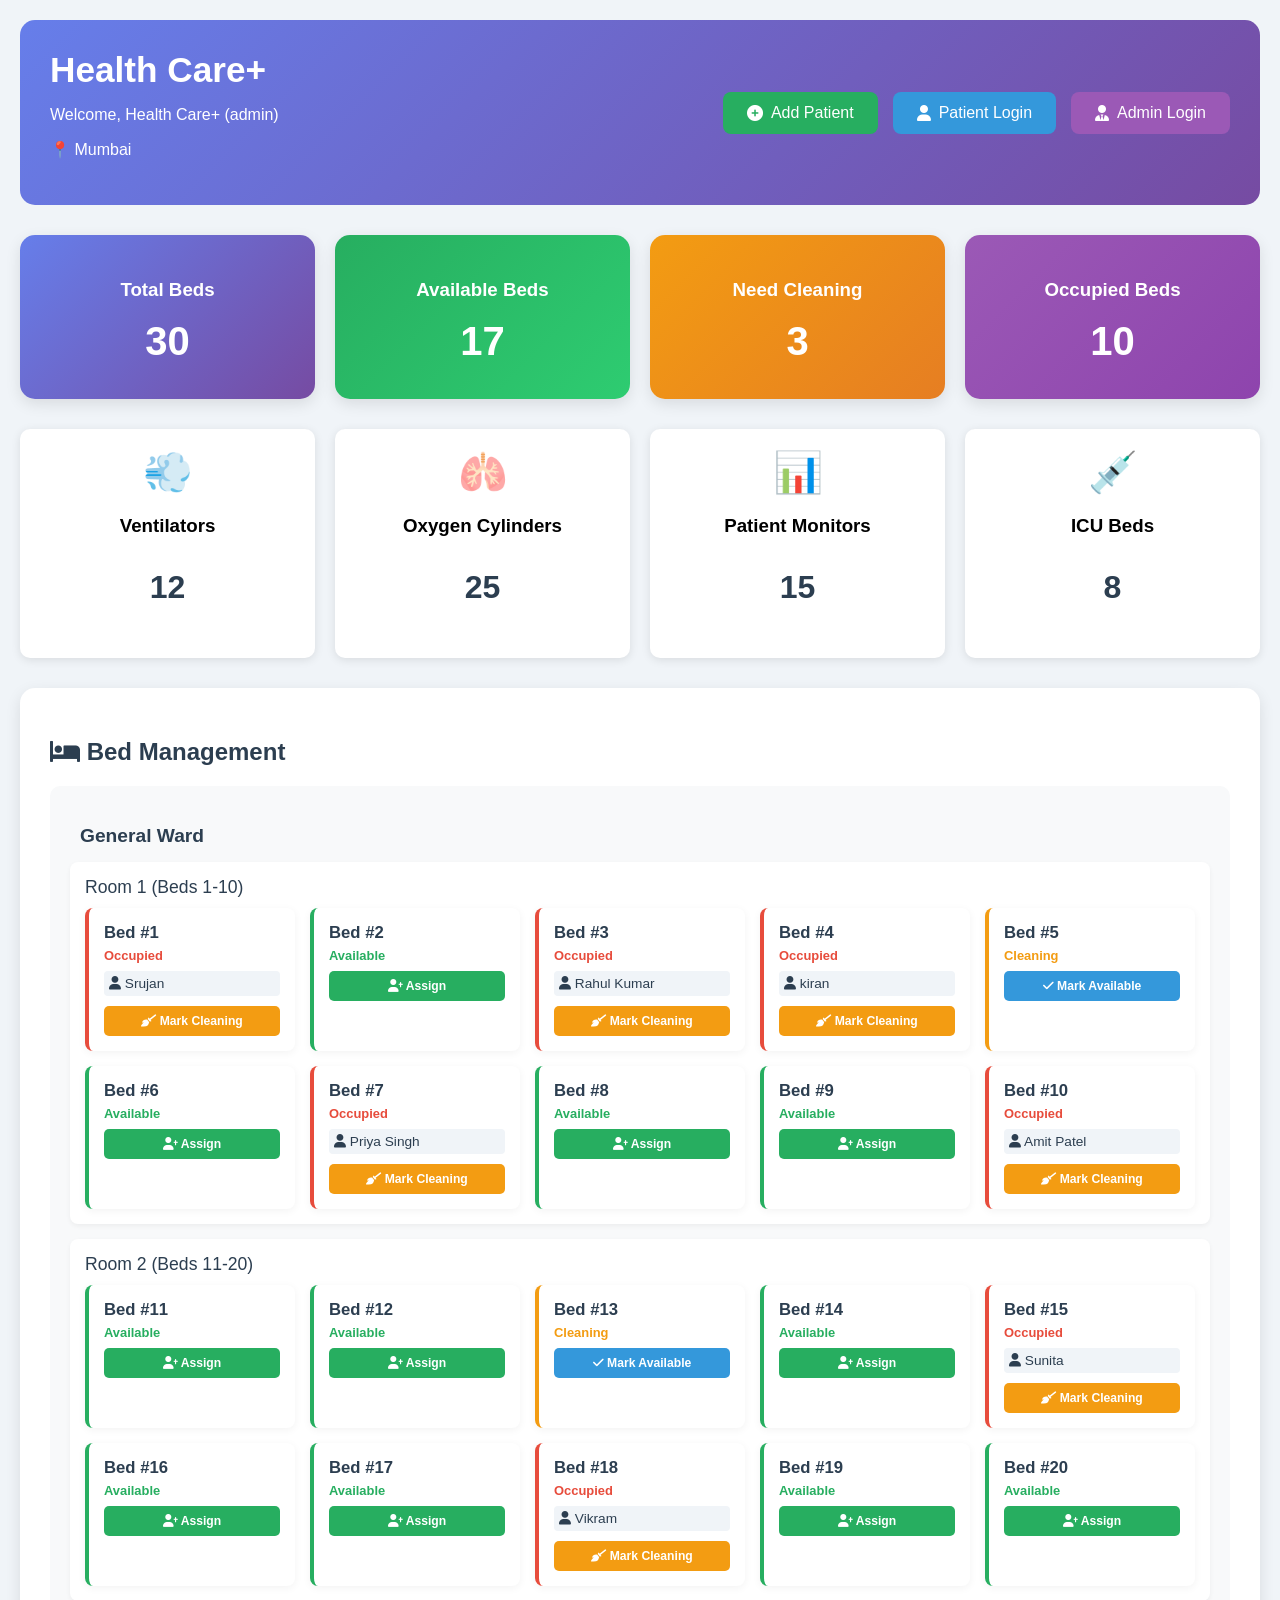
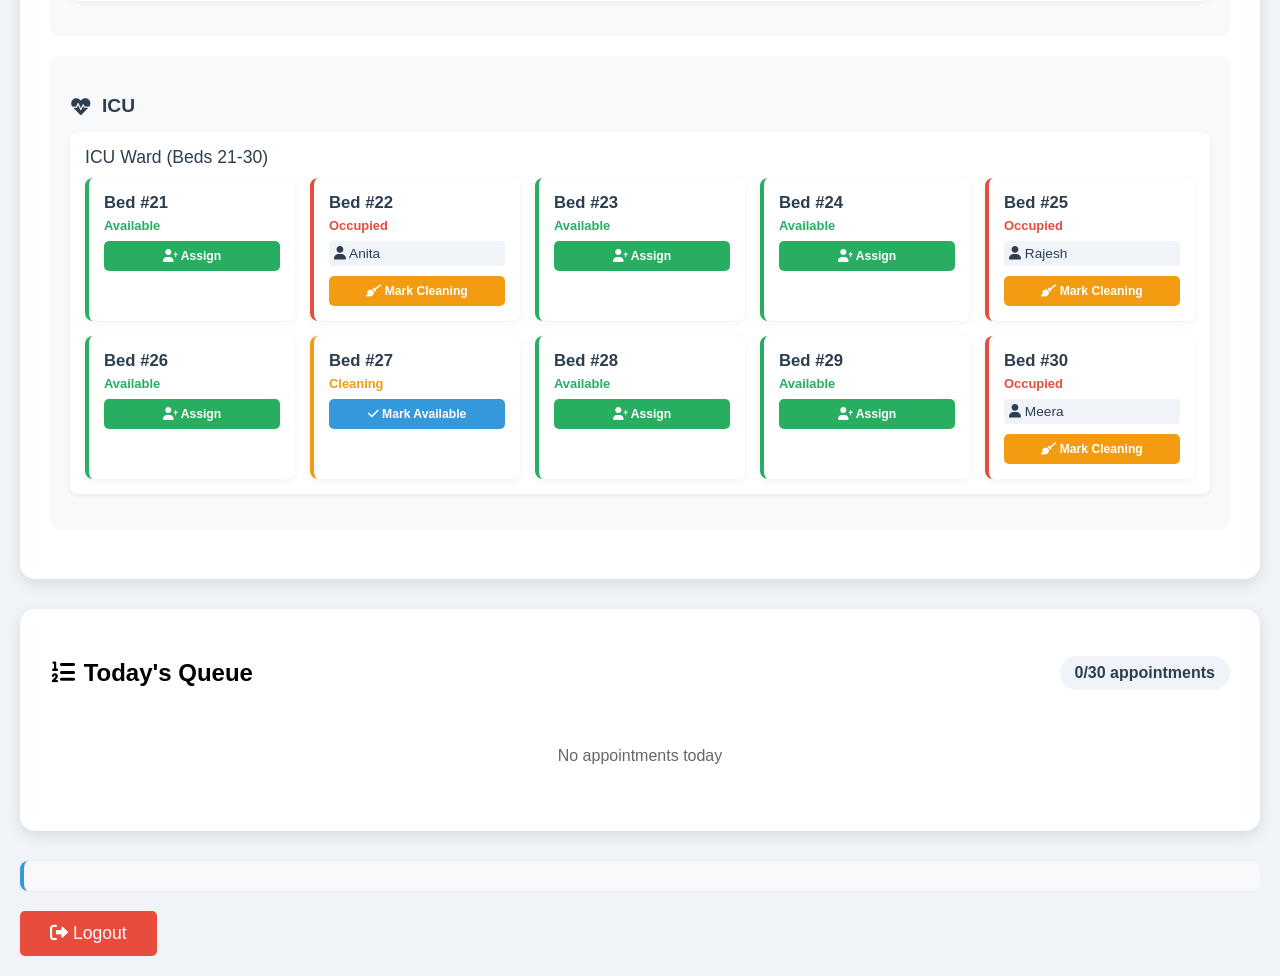
==== smart-hospital/management-dashboard.html @ 782fbfc4 "Add files via upload" ====
<!DOCTYPE html>
<html lang="en">
<head>
  <meta charset="UTF-8">
  <meta name="viewport" content="width=device-width, initial-scale=1.0">
  <title>Hospital Dashboard - LifeLink 24/7</title>
  <link rel="stylesheet" href="style.css">
  <link rel="stylesheet" href="https://cdnjs.cloudflare.com/ajax/libs/font-awesome/6.0.0/css/all.min.css">
  <style>
    /* Dashboard styles */
    body {
      background: #f0f4f8;
      font-family: 'Segoe UI', sans-serif;
      margin: 0;
      padding: 20px;
    }
    
    .dashboard-container {
      max-width: 1400px;
      margin: 0 auto;
    }
    
    /* Header Styles */
    .dashboard-header {
      background: linear-gradient(135deg, #667eea 0%, #764ba2 100%);
      color: white;
      padding: 30px;
      border-radius: 15px;
      margin-bottom: 30px;
      display: flex;
      justify-content: space-between;
      align-items: center;
    }
    
    .hospital-name {
      font-size: 2.2em;
      font-weight: bold;
      margin: 0;
    }
    
    /* Stats Cards */
    .stats-grid {
      display: grid;
      grid-template-columns: repeat(4, 1fr);
      gap: 20px;
      margin: 30px 0;
    }
    
    .stat-card {
      background: white;
      padding: 25px;
      border-radius: 15px;
      text-align: center;
      box-shadow: 0 5px 15px rgba(0,0,0,0.1);
    }
    
    .stat-card.blue { background: linear-gradient(135deg, #667eea 0%, #764ba2 100%); color: white; }
    .stat-card.green { background: linear-gradient(135deg, #27ae60 0%, #2ecc71 100%); color: white; }
    .stat-card.orange { background: linear-gradient(135deg, #f39c12 0%, #e67e22 100%); color: white; }
    .stat-card.purple { background: linear-gradient(135deg, #9b59b6 0%, #8e44ad 100%); color: white; }
    
    .stat-number {
      font-size: 2.5em;
      font-weight: bold;
      margin: 10px 0;
    }
    
    /* Resources Grid */
    .resources-grid {
      display: grid;
      grid-template-columns: repeat(4, 1fr);
      gap: 20px;
      margin: 30px 0;
    }
    
    .resource-card {
      background: white;
      padding: 20px;
      border-radius: 10px;
      text-align: center;
      box-shadow: 0 2px 10px rgba(0,0,0,0.1);
    }
    
    .resource-icon {
      font-size: 2.5em;
      margin-bottom: 10px;
    }
    
    .resource-count {
      font-size: 2em;
      font-weight: bold;
      color: #2c3e50;
    }
    
    /* Action Buttons */
    .action-buttons {
      display: flex;
      gap: 15px;
      margin: 20px 0;
      flex-wrap: wrap;
    }
    
    .action-btn {
      padding: 12px 24px;
      background: #27ae60;
      color: white;
      border: none;
      border-radius: 8px;
      cursor: pointer;
      font-size: 1em;
      display: flex;
      align-items: center;
      gap: 8px;
      transition: all 0.3s;
    }
    
    .action-btn:hover {
      background: #219a52;
      transform: translateY(-2px);
    }
    
    .action-btn.purple {
      background: #9b59b6;
    }
    
    .action-btn.purple:hover {
      background: #8e44ad;
    }
    
    /* Bed Management Section */
    .bed-management-section {
      background: white;
      padding: 30px;
      border-radius: 15px;
      margin: 30px 0;
      box-shadow: 0 5px 15px rgba(0,0,0,0.1);
    }
    
    .section-title {
      color: #2c3e50;
      margin-bottom: 20px;
      font-size: 1.5em;
    }
    
    .ward-section {
      background: #f8f9fa;
      padding: 20px;
      border-radius: 10px;
      margin: 20px 0;
    }
    
    .ward-title {
      color: #2c3e50;
      margin-bottom: 15px;
      font-size: 1.2em;
      display: flex;
      align-items: center;
      gap: 10px;
    }
    
    .room-card {
      background: white;
      padding: 15px;
      border-radius: 8px;
      margin: 15px 0;
      box-shadow: 0 2px 5px rgba(0,0,0,0.05);
    }
    
    .room-title {
      color: #2c3e50;
      margin-bottom: 10px;
      font-size: 1.1em;
    }
    
    .bed-grid {
      display: grid;
      grid-template-columns: repeat(auto-fill, minmax(180px, 1fr));
      gap: 15px;
    }
    
    .bed-card {
      background: white;
      padding: 15px;
      border-radius: 8px;
      border-left: 4px solid;
      font-size: 0.95em;
      box-shadow: 0 2px 8px rgba(0,0,0,0.05);
      transition: transform 0.2s;
    }
    
    .bed-card:hover {
      transform: translateY(-2px);
      box-shadow: 0 5px 15px rgba(0,0,0,0.1);
    }
    
    .bed-card.available { border-left-color: #27ae60; }
    .bed-card.occupied { border-left-color: #e74c3c; }
    .bed-card.cleaning { border-left-color: #f39c12; }
    
    .bed-number {
      font-weight: bold;
      font-size: 1.1em;
      margin-bottom: 5px;
      color: #2c3e50;
    }
    
    .bed-status {
      font-size: 0.85em;
      color: #666;
      margin-bottom: 8px;
      text-transform: capitalize;
    }
    
    .bed-status.available { color: #27ae60; font-weight: 600; }
    .bed-status.occupied { color: #e74c3c; font-weight: 600; }
    .bed-status.cleaning { color: #f39c12; font-weight: 600; }
    
    .bed-patient {
      font-size: 0.9em;
      color: #2c3e50;
      margin-bottom: 10px;
      padding: 5px;
      background: #f0f4f8;
      border-radius: 4px;
    }
    
    .bed-actions {
      display: flex;
      gap: 5px;
      margin-top: 8px;
    }
    
    .bed-action-btn {
      flex: 1;
      padding: 8px 5px;
      font-size: 0.8em;
      border: none;
      border-radius: 5px;
      cursor: pointer;
      font-weight: 600;
      transition: all 0.3s;
    }
    
    .assign-btn {
      background: #27ae60;
      color: white;
    }
    
    .assign-btn:hover {
      background: #219a52;
      transform: translateY(-2px);
    }
    
    .cleaning-btn {
      background: #f39c12;
      color: white;
    }
    
    .cleaning-btn:hover {
      background: #e67e22;
      transform: translateY(-2px);
    }
    
    .available-btn {
      background: #3498db;
      color: white;
    }
    
    .available-btn:hover {
      background: #2980b9;
      transform: translateY(-2px);
    }
    
    /* Queue Section */
    .queue-section {
      background: white;
      padding: 30px;
      border-radius: 15px;
      margin: 30px 0;
      box-shadow: 0 5px 15px rgba(0,0,0,0.1);
    }
    
    .queue-header {
      display: flex;
      justify-content: space-between;
      align-items: center;
      margin-bottom: 20px;
    }
    
    .queue-stats {
      background: #f0f4f8;
      padding: 8px 15px;
      border-radius: 20px;
      font-weight: 600;
      color: #2c3e50;
    }
    
    .queue-item {
      background: #f8f9fa;
      padding: 20px;
      margin: 15px 0;
      border-radius: 10px;
      border-left: 4px solid #27ae60;
      transition: transform 0.2s;
    }
    
    .queue-item:hover {
      transform: translateX(5px);
      box-shadow: 0 5px 15px rgba(0,0,0,0.1);
    }
    
    .queue-item-header {
      display: flex;
      justify-content: space-between;
      align-items: center;
      margin-bottom: 10px;
    }
    
    .queue-number-badge {
      font-size: 1.3em;
      font-weight: bold;
      color: #27ae60;
    }
    
    .queue-status {
      background: #27ae60;
      color: white;
      padding: 4px 12px;
      border-radius: 20px;
      font-size: 0.85em;
    }
    
    .queue-details {
      display: grid;
      grid-template-columns: repeat(auto-fit, minmax(200px, 1fr));
      gap: 10px;
      margin-top: 10px;
    }
    
    .queue-detail {
      display: flex;
      align-items: center;
      gap: 8px;
      color: #2c3e50;
    }
    
    .queue-detail i {
      width: 20px;
      color: #3498db;
    }
    
    /* Patient Details Modal */
    .modal {
      display: none;
      position: fixed;
      top: 0;
      left: 0;
      width: 100%;
      height: 100%;
      background: rgba(0,0,0,0.5);
      z-index: 1000;
      justify-content: center;
      align-items: center;
    }
    
    .modal-content {
      background: white;
      border-radius: 20px;
      padding: 30px;
      width: 90%;
      max-width: 500px;
      max-height: 80vh;
      overflow-y: auto;
      animation: slideDown 0.3s ease;
    }
    
    @keyframes slideDown {
      from {
        transform: translateY(-50px);
        opacity: 0;
      }
      to {
        transform: translateY(0);
        opacity: 1;
      }
    }
    
    .modal-header {
      display: flex;
      justify-content: space-between;
      align-items: center;
      margin-bottom: 20px;
    }
    
    .modal-header h2 {
      color: #2c3e50;
    }
    
    .close-btn {
      font-size: 28px;
      cursor: pointer;
      color: #666;
    }
    
    .close-btn:hover {
      color: #e74c3c;
    }
    
    .patient-info {
      background: #f8f9fa;
      padding: 15px;
      border-radius: 8px;
      margin-bottom: 20px;
    }
    
    .info-row {
      display: flex;
      justify-content: space-between;
      margin: 8px 0;
    }
    
    .vitals-grid {
      display: grid;
      grid-template-columns: 1fr 1fr;
      gap: 15px;
      margin: 20px 0;
    }
    
    .vital-card {
      background: #e8f5e9;
      padding: 15px;
      border-radius: 8px;
      text-align: center;
    }
    
    .vital-label {
      color: #666;
      font-size: 0.9em;
      margin-bottom: 5px;
    }
    
    .vital-value {
      font-size: 1.5em;
      font-weight: bold;
      color: #2c3e50;
    }
    
    .documents-list {
      margin: 20px 0;
    }
    
    .document-item {
      background: #f8f9fa;
      padding: 12px;
      margin: 8px 0;
      border-radius: 5px;
      display: flex;
      justify-content: space-between;
      align-items: center;
      border-left: 4px solid #3498db;
    }
    
    .view-doc-btn {
      background: #3498db;
      color: white;
      border: none;
      padding: 5px 10px;
      border-radius: 3px;
      cursor: pointer;
    }
    
    .logout-btn {
      padding: 12px 30px;
      background: #e74c3c;
      color: white;
      border: none;
      border-radius: 5px;
      cursor: pointer;
      font-size: 1.1em;
      margin-top: 20px;
      transition: all 0.3s;
    }
    
    .logout-btn:hover {
      background: #c0392b;
      transform: translateY(-2px);
    }
    
    .debug-info {
      background: #f8f9fa;
      padding: 15px;
      border-radius: 8px;
      margin-top: 20px;
      border-left: 4px solid #3498db;
    }
  </style>
</head>
<body>
  <div class="dashboard-container">
    <!-- Header -->
    <div class="dashboard-header">
      <div>
        <h1 class="hospital-name" id="hospitalName">Loading...</h1>
        <p id="welcomeMessage">Welcome, <span id="staffName"></span> (<span id="staffRole">admin</span>)</p>
        <p id="hospitalLocation"></p>
      </div>
      <div class="action-buttons">
        <button class="action-btn" onclick="window.location.href='add-patient.html'">
          <i class="fas fa-plus-circle"></i> Add Patient
        </button>
        <button class="action-btn" onclick="openPatientLoginModal()" style="background: #3498db;">
          <i class="fas fa-user"></i> Patient Login
        </button>
        <button class="action-btn purple" onclick="window.location.href='admin-login.html'">
          <i class="fas fa-user-tie"></i> Admin Login
        </button>
      </div>
    </div>

    <!-- Stats Cards -->
    <div class="stats-grid">
      <div class="stat-card blue">
        <h3>Total Beds</h3>
        <p class="stat-number" id="totalBeds">30</p>
      </div>
      <div class="stat-card green">
        <h3>Available Beds</h3>
        <p class="stat-number" id="availableBeds">19</p>
      </div>
      <div class="stat-card orange">
        <h3>Need Cleaning</h3>
        <p class="stat-number" id="needCleaning">3</p>
      </div>
      <div class="stat-card purple">
        <h3>Occupied Beds</h3>
        <p class="stat-number" id="occupiedBeds">8</p>
      </div>
    </div>

    <!-- Resources -->
    <div class="resources-grid">
      <div class="resource-card">
        <div class="resource-icon">💨</div>
        <h3>Ventilators</h3>
        <p class="resource-count" id="ventilators">12</p>
      </div>
      <div class="resource-card">
        <div class="resource-icon">🫁</div>
        <h3>Oxygen Cylinders</h3>
        <p class="resource-count" id="oxygen">25</p>
      </div>
      <div class="resource-card">
        <div class="resource-icon">📊</div>
        <h3>Patient Monitors</h3>
        <p class="resource-count" id="monitors">15</p>
      </div>
      <div class="resource-card">
        <div class="resource-icon">💉</div>
        <h3>ICU Beds</h3>
        <p class="resource-count" id="icuBeds">8</p>
      </div>
    </div>

    <!-- Bed Management Section -->
    <div class="bed-management-section">
      <h2 class="section-title"><i class="fas fa-bed"></i> Bed Management</h2>
      
      <!-- General Ward -->
      <div class="ward-section">
        <h3 class="ward-title"><i class="fas fa-ward"></i> General Ward</h3>
        
        <!-- Room 1 (Beds 1-10) -->
        <div class="room-card">
          <div class="room-title">Room 1 (Beds 1-10)</div>
          <div class="bed-grid" id="generalRoom1"></div>
        </div>
        
        <!-- Room 2 (Beds 11-20) -->
        <div class="room-card">
          <div class="room-title">Room 2 (Beds 11-20)</div>
          <div class="bed-grid" id="generalRoom2"></div>
        </div>
      </div>
      
      <!-- ICU -->
      <div class="ward-section">
        <h3 class="ward-title"><i class="fas fa-heartbeat"></i> ICU</h3>
        <div class="room-card">
          <div class="room-title">ICU Ward (Beds 21-30)</div>
          <div class="bed-grid" id="icuBedsSection"></div>
        </div>
      </div>
    </div>

    <!-- Queue Section -->
    <div class="queue-section">
      <div class="queue-header">
        <h2><i class="fas fa-list-ol"></i> Today's Queue</h2>
        <div class="queue-stats" id="queueStats">0/30 appointments</div>
      </div>
      <div id="queueList">
        <p style="text-align: center; color: #666; padding: 20px;">Loading appointments...</p>
      </div>
    </div>

    <!-- Debug Info -->
    <div class="debug-info" id="debugInfo"></div>

    <!-- Logout Button -->
    <button class="logout-btn" onclick="logout()">
      <i class="fas fa-sign-out-alt"></i> Logout
    </button>
  </div>

  <!-- Patient Login Modal -->
  <div id="patientLoginModal" class="modal">
    <div class="modal-content" style="max-width: 400px;">
      <div class="modal-header">
        <h2><i class="fas fa-user"></i> Patient Login</h2>
        <span class="close-btn" onclick="closePatientLoginModal()">&times;</span>
      </div>
      <p style="color: #666; margin-bottom: 20px;">Enter mobile number to view health records</p>
      <input type="tel" id="patientMobileInput" placeholder="Enter 10-digit mobile number" style="width: 100%; padding: 12px; border: 2px solid #e0e0e0; border-radius: 5px; margin-bottom: 15px;">
      <button onclick="searchPatient()" style="width: 100%; padding: 12px; background: #3498db; color: white; border: none; border-radius: 5px; cursor: pointer;">
        <i class="fas fa-search"></i> View Details
      </button>
    </div>
  </div>

  <!-- Patient Details Modal -->
  <div id="patientDetailsModal" class="modal">
    <div class="modal-content">
      <div class="modal-header">
        <h2 id="detailsPatientName">Patient Name</h2>
        <span class="close-btn" onclick="closePatientDetailsModal()">&times;</span>
      </div>
      
      <div class="patient-info">
        <div class="info-row"><span>📱 Mobile:</span> <span id="detailsMobile"></span></div>
        <div class="info-row"><span>🛏️ Bed:</span> <span id="detailsBed"></span></div>
        <div class="info-row"><span>👨‍⚕️ Doctor:</span> <span id="detailsDoctor"></span></div>
      </div>

      <h3>📊 Current Vitals</h3>
      <div class="vitals-grid">
        <div class="vital-card">
          <div class="vital-label">Blood Pressure</div>
          <div class="vital-value" id="detailsBP">-</div>
        </div>
        <div class="vital-card">
          <div class="vital-label">Heart Rate</div>
          <div class="vital-value" id="detailsHR">-</div>
        </div>
        <div class="vital-card">
          <div class="vital-label">Blood Sugar</div>
          <div class="vital-value" id="detailsSugar">-</div>
        </div>
        <div class="vital-card">
          <div class="vital-label">Temperature</div>
          <div class="vital-value" id="detailsTemp">-</div>
        </div>
      </div>

      <h3>📄 Medical Documents</h3>

<!-- Upload Button -->
<div style="margin-bottom: 15px;">
  <button onclick="document.getElementById('fileUpload').click()" style="background: #27ae60; color: white; border: none; padding: 10px 15px; border-radius: 5px; cursor: pointer; display: flex; align-items: center; gap: 8px;">
    <i class="fas fa-upload"></i> Upload Document
  </button>
  <input type="file" id="fileUpload" style="display: none;" onchange="uploadFile(this)">
</div>

<!-- Documents List -->
<div id="documentsList" class="documents-list">
  <p style="color: #666; text-align: center;">No documents available</p>
</div>

      <button onclick="closePatientDetailsModal()" style="width: 100%; padding: 12px; background: #95a5a6; color: white; border: none; border-radius: 5px; margin-top: 20px;">
        Close
      </button>
    </div>
  </div>

  <script>
    // ====================================
    // GET HOSPITAL DATA
    // ====================================
    let hospitalName = localStorage.getItem('hospitalName') || localStorage.getItem('selectedHospitalName') || 'Health Care+';
    const hospitalId = localStorage.getItem('hospitalId') || localStorage.getItem('selectedHospitalId') || 'hosp_healthcare_002';
    const hospitalCity = localStorage.getItem('hospitalCity') || 'Mumbai';
    const staffRole = localStorage.getItem('staffRole') || 'admin';

    document.getElementById('hospitalName').textContent = hospitalName;
    document.getElementById('staffName').textContent = hospitalName;
    document.getElementById('staffRole').textContent = staffRole;
    document.getElementById('welcomeMessage').innerHTML = `Welcome, <span>${hospitalName}</span> (<span>${staffRole}</span>)`;
    document.getElementById('hospitalLocation').textContent = `📍 ${hospitalCity}`;

    // ====================================
    // PATIENT DATABASE
    // ====================================
    const patientDatabase = {
      '9876543210': {
        name: 'Arun Kumar',
        mobile: '9876543210',
        bed: 3,
        doctor: 'Dr. Suresh Patel',
        vitals: {
          bp: '128/82',
          hr: '76 bpm',
          sugar: '110 mg/dL',
          temp: '98.4°F'
        },
        documents: [
          { name: 'Blood Report', date: '21/02/2026', content: 'Hemoglobin: 14.2, RBC: 5.1, WBC: 7200' },
          { name: 'X-Ray Chest', date: '20/02/2026', content: 'Lungs are clear. No abnormalities.' }
        ]
      },
      '9876543211': {
        name: 'Priya Singh',
        mobile: '9876543211',
        bed: 7,
        doctor: 'Dr. Rajesh Kumar',
        vitals: {
          bp: '118/78',
          hr: '72 bpm',
          sugar: '95 mg/dL',
          temp: '98.2°F'
        },
        documents: [
          { name: 'Prescription', date: '21/02/2026', content: 'Paracetamol 500mg, Vitamin C' }
        ]
      },
      '9110238739': {
        name: 'Srujan',
        mobile: '9110238739',
        bed: 9,
        doctor: 'Dr. Suresh Patel',
        vitals: {
          bp: '118/76',
          hr: '72 bpm',
          sugar: '98 mg/dL',
          temp: '98.2°F'
        },
        documents: [
          { 
            name: 'Blood Report', 
            date: '21/02/2026', 
            content: 'Hemoglobin: 14.2 g/dL\nRBC: 5.1 million/μL\nWBC: 7,200/μL\nAll parameters normal.'
          }
        ]
      }
    };

    // ====================================
    // PATIENT LOGIN MODAL FUNCTIONS
    // ====================================
    window.openPatientLoginModal = function() {
      document.getElementById('patientLoginModal').style.display = 'flex';
    };

    window.closePatientLoginModal = function() {
      document.getElementById('patientLoginModal').style.display = 'none';
      document.getElementById('patientMobileInput').value = '';
    };

    window.closePatientDetailsModal = function() {
      document.getElementById('patientDetailsModal').style.display = 'none';
    };

    // ====================================
    // SEARCH PATIENT FUNCTION
    // ====================================
    window.searchPatient = function() {
      const mobile = document.getElementById('patientMobileInput').value.trim();
      
      if (!mobile || mobile.length !== 10) {
        alert('Please enter valid 10-digit mobile number');
        return;
      }
      
      const patient = patientDatabase[mobile];
      
      if (!patient) {
        alert('No patient found with this mobile number');
        return;
      }
      
      // Display patient details
      document.getElementById('detailsPatientName').textContent = patient.name;
      document.getElementById('detailsMobile').textContent = patient.mobile;
      document.getElementById('detailsBed').textContent = patient.bed;
      document.getElementById('detailsDoctor').textContent = patient.doctor;
      
      // Display vitals
      document.getElementById('detailsBP').textContent = patient.vitals.bp;
      document.getElementById('detailsHR').textContent = patient.vitals.hr;
      document.getElementById('detailsSugar').textContent = patient.vitals.sugar;
      document.getElementById('detailsTemp').textContent = patient.vitals.temp;
      
      // Display documents
      const docsList = document.getElementById('documentsList');
      if (patient.documents && patient.documents.length > 0) {
        docsList.innerHTML = patient.documents.map(doc => `
          <div class="document-item">
            <div>
              <strong>${doc.name}</strong><br>
              <small>${doc.date}</small>
            </div>
            <button class="view-doc-btn" onclick="viewDocument('${doc.name}', \`${doc.content}\`)">
              <i class="fas fa-eye"></i> View
            </button>
          </div>
        `).join('');
      } else {
        docsList.innerHTML = '<p style="color: #666; text-align: center;">No documents available</p>';
      }
      
      // Close login modal and open details modal
      closePatientLoginModal();
      document.getElementById('patientDetailsModal').style.display = 'flex';
    };

    // ====================================
    // VIEW DOCUMENT FUNCTION
    // ====================================
    window.viewDocument = function(docName, content) {
      alert(`📄 ${docName}\n\n${content}`);
    };

    // ====================================
    // BED MANAGEMENT FUNCTIONS
    // ====================================
    function loadBeds() {
      const storageKey = `beds_${hospitalId}`;
      
      let beds = JSON.parse(localStorage.getItem(storageKey));
      
      if (!beds) {
        beds = [];
        for (let i = 1; i <= 30; i++) {
          let status = 'available';
          let patient = null;
          
          if (i === 1) { status = 'occupied'; patient = 'Srujan'; }
          else if (i === 3) { status = 'occupied'; patient = 'Rahul Kumar'; }
          else if (i === 4) { status = 'occupied'; patient = 'kiran'; }
          else if (i === 5) { status = 'cleaning'; }
          else if (i === 7) { status = 'occupied'; patient = 'Priya Singh'; }
          else if (i === 10) { status = 'occupied'; patient = 'Amit Patel'; }
          else if (i === 15) { status = 'occupied'; patient = 'Sunita'; }
          else if (i === 18) { status = 'occupied'; patient = 'Vikram'; }
          else if (i === 22) { status = 'occupied'; patient = 'Anita'; }
          else if (i === 25) { status = 'occupied'; patient = 'Rajesh'; }
          else if (i === 30) { status = 'occupied'; patient = 'Meera'; }
          else if (i === 13 || i === 27) { status = 'cleaning'; }
          
          beds.push({ id: i, status: status, patient: patient });
        }
        localStorage.setItem(storageKey, JSON.stringify(beds));
      }
      
      const room1 = document.getElementById('generalRoom1');
      const room2 = document.getElementById('generalRoom2');
      const icu = document.getElementById('icuBedsSection');
      
      if (!room1 || !room2 || !icu) return;
      
      room1.innerHTML = '';
      room2.innerHTML = '';
      icu.innerHTML = '';
      
      let available = 0, occupied = 0, cleaning = 0;
      
      beds.forEach(bed => {
        if (bed.status === 'available') available++;
        else if (bed.status === 'occupied') occupied++;
        else if (bed.status === 'cleaning') cleaning++;
        
        const card = document.createElement('div');
        card.className = `bed-card ${bed.status}`;
        
        let actionButtons = '';
        
        if (bed.status === 'available') {
          actionButtons = `
            <button class="bed-action-btn assign-btn" onclick="assignPatient(${bed.id})">
              <i class="fas fa-user-plus"></i> Assign
            </button>
          `;
        } else if (bed.status === 'occupied') {
          actionButtons = `
            <button class="bed-action-btn cleaning-btn" onclick="markCleaning(${bed.id})">
              <i class="fas fa-broom"></i> Mark Cleaning
            </button>
          `;
        } else if (bed.status === 'cleaning') {
          actionButtons = `
            <button class="bed-action-btn available-btn" onclick="markAvailable(${bed.id})">
              <i class="fas fa-check"></i> Mark Available
            </button>
          `;
        }
        
        card.innerHTML = `
          <div class="bed-number">Bed #${bed.id}</div>
          <div class="bed-status ${bed.status}">${bed.status}</div>
          ${bed.patient ? `<div class="bed-patient"><i class="fas fa-user"></i> ${bed.patient}</div>` : ''}
          <div class="bed-actions">
            ${actionButtons}
          </div>
        `;
        
        if (bed.id <= 10) room1.appendChild(card);
        else if (bed.id <= 20) room2.appendChild(card);
        else icu.appendChild(card);
      });
      
      document.getElementById('totalBeds').textContent = beds.length;
      document.getElementById('availableBeds').textContent = available;
      document.getElementById('occupiedBeds').textContent = occupied;
      document.getElementById('needCleaning').textContent = cleaning;
    }

    // ====================================
    // BED ACTION FUNCTIONS
    // ====================================
    window.assignPatient = function(bedId) {
      localStorage.setItem('selectedBed', bedId);
      localStorage.setItem('selectedBedNumber', bedId);
      localStorage.setItem('selectedHospitalId', hospitalId);
      localStorage.setItem('selectedHospitalName', hospitalName);
      window.location.href = 'add-patient.html';
    };

    window.markCleaning = function(bedId) {
      if (confirm(`Mark Bed #${bedId} for cleaning?`)) {
        const storageKey = `beds_${hospitalId}`;
        let beds = JSON.parse(localStorage.getItem(storageKey));
        const bedIndex = beds.findIndex(b => b.id === bedId);
        if (bedIndex !== -1) {
          beds[bedIndex].status = 'cleaning';
          beds[bedIndex].patient = null;
          localStorage.setItem(storageKey, JSON.stringify(beds));
          loadBeds();
        }
      }
    };

    window.markAvailable = function(bedId) {
      if (confirm(`Mark Bed #${bedId} as available?`)) {
        const storageKey = `beds_${hospitalId}`;
        let beds = JSON.parse(localStorage.getItem(storageKey));
        const bedIndex = beds.findIndex(b => b.id === bedId);
        if (bedIndex !== -1) {
          beds[bedIndex].status = 'available';
          beds[bedIndex].patient = null;
          localStorage.setItem(storageKey, JSON.stringify(beds));
          loadBeds();
        }
      }
    };

    // ====================================
    // LOAD TODAY'S QUEUE
    // ====================================
    function loadTodaysQueue() {
      const today = new Date().toISOString().split('T')[0];
      const appointmentsKey = `appointments_${hospitalId}_${today}`;
      
      let appointments = JSON.parse(localStorage.getItem(appointmentsKey) || '[]');
      
      appointments.sort((a, b) => a.queueNumber - b.queueNumber);
      
      const queueContainer = document.getElementById('queueList');
      const queueStats = document.getElementById('queueStats');
      
      if (!queueContainer) return;
      
      if (queueStats) {
        queueStats.textContent = `${appointments.length}/30 appointments`;
      }
      
      if (appointments.length === 0) {
        queueContainer.innerHTML = '<p style="text-align: center; color: #666; padding: 20px;">No appointments today</p>';
        return;
      }
      
      queueContainer.innerHTML = appointments.map(app => `
        <div class="queue-item">
          <div class="queue-item-header">
            <span class="queue-number-badge">Queue #${app.queueNumber}</span>
            <span class="queue-status">${app.status || 'waiting'}</span>
          </div>
          <div class="queue-details">
            <div class="queue-detail"><i class="fas fa-user"></i> ${app.patientName}</div>
            <div class="queue-detail"><i class="fas fa-user-md"></i> ${app.doctorName}</div>
            <div class="queue-detail"><i class="fas fa-phone"></i> ${app.patientMobile}</div>
            <div class="queue-detail"><i class="fas fa-clock"></i> ${app.time}</div>
          </div>
        </div>
      `).join('');
    }

    // ====================================
    // LOGOUT
    // ====================================
    window.logout = function() {
      window.location.href = 'management-login.html';
    };

    // Initialize
    loadBeds();
    loadTodaysQueue();
    // ====================================
// UPLOAD FILE FUNCTION
// ====================================
window.uploadFile = function(input) {
  const file = input.files[0];
  if (!file) return;
  
  const reader = new FileReader();
  reader.onload = function(e) {
    const fileName = file.name;
    const fileSize = (file.size / 1024).toFixed(2);
    const fileType = file.type;
    const uploadTime = new Date().toLocaleString();
    
    // Create document entry
    const docEntry = `
      <div class="document-item" style="background: #f8f9fa; padding: 12px; margin: 8px 0; border-radius: 5px; display: flex; justify-content: space-between; align-items: center; border-left: 4px solid #3498db;">
        <div>
          <strong>${fileName}</strong><br>
          <small>${uploadTime} (${fileSize} KB)</small>
        </div>
        <button class="view-doc-btn" onclick="viewDocument('${fileName}', '${e.target.result}')" style="background: #3498db; color: white; border: none; padding: 5px 10px; border-radius: 3px; cursor: pointer;">
          <i class="fas fa-eye"></i> View
        </button>
      </div>
    `;
    
    
    // Add to documents list
    const docsList = document.getElementById('documentsList');
    if (docsList.innerHTML.includes('No documents available')) {
      docsList.innerHTML = docEntry;
    } else {
      docsList.innerHTML += docEntry;
    }
    
    alert(`✅ File "${fileName}" uploaded successfully!`);
  };
  reader.readAsDataURL(file);
  
  // Clear input
  input.value = '';
};

  </script>
</body>
</html>
---- smart-hospital/style.css ----
/* Top Navigation Bar */
.top-nav {
  background: white;
  box-shadow: 0 2px 20px rgba(0,0,0,0.1);
  position: sticky;
  top: 0;
  z-index: 100;
}

.nav-container {
  max-width: 1400px;
  margin: 0 auto;
  padding: 15px 30px;
  display: flex;
  justify-content: space-between;
  align-items: center;
}

.logo {
  display: flex;
  align-items: center;
  gap: 10px;
  font-size: 1.5em;
  font-weight: bold;
  color: #2c3e50;
}

.logo i {
  color: #667eea;
  font-size: 1.8em;
}

.logo .highlight {
  color: #667eea;
}

.nav-buttons {
  display: flex;
  gap: 15px;
}

.register-hospital-btn {
  background: linear-gradient(135deg, #667eea 0%, #764ba2 100%);
  color: white;
  border: none;
  padding: 12px 25px;
  border-radius: 50px;
  font-weight: bold;
  cursor: pointer;
  display: flex;
  align-items: center;
  gap: 8px;
  transition: all 0.3s;
  box-shadow: 0 4px 15px rgba(102,126,234,0.3);
}

.register-hospital-btn:hover {
  transform: translateY(-2px);
  box-shadow: 0 6px 20px rgba(102,126,234,0.4);
}

.admin-login-btn {
  background: white;
  color: #2c3e50;
  border: 2px solid #667eea;
  padding: 10px 20px;
  border-radius: 50px;
  font-weight: bold;
  cursor: pointer;
  display: flex;
  align-items: center;
  gap: 8px;
  transition: all 0.3s;
}

.admin-login-btn:hover {
  background: #667eea;
  color: white;
}

/* Registration Modal */
.register-modal {
  max-width: 600px !important;
  max-height: 80vh;
  overflow-y: auto;
}

.form-section {
  background: #f8f9fa;
  padding: 20px;
  border-radius: 10px;
  margin-bottom: 20px;
}

.form-section h3 {
  color: #2c3e50;
  margin-bottom: 15px;
  font-size: 1.2em;
  display: flex;
  align-items: center;
  gap: 8px;
}

.form-section.highlight-section {
  background: linear-gradient(135deg, #fff3e0 0%, #ffe9d6 100%);
  border-left: 4px solid #f39c12;
}

.form-row {
  display: grid;
  grid-template-columns: 1fr 1fr;
  gap: 15px;
  margin-bottom: 15px;
}

.form-group {
  margin-bottom: 15px;
}

.form-group label {
  display: block;
  margin-bottom: 5px;
  color: #2c3e50;
  font-weight: 500;
  font-size: 0.9em;
}

.form-group input,
.form-group select,
.form-group textarea {
  width: 100%;
  padding: 10px 12px;
  border: 2px solid #e0e0e0;
  border-radius: 8px;
  font-size: 0.95em;
  transition: all 0.3s;
}

.form-group input:focus,
.form-group select:focus,
.form-group textarea:focus {
  border-color: #667eea;
  outline: none;
  box-shadow: 0 0 0 3px rgba(102,126,234,0.1);
}

.terms {
  display: flex;
  align-items: center;
  gap: 10px;
  margin: 20px 0;
}

.terms input {
  width: auto;
}

.register-submit-btn {
  width: 100%;
  padding: 15px;
  background: linear-gradient(135deg, #27ae60 0%, #2ecc71 100%);
  color: white;
  border: none;
  border-radius: 8px;
  font-size: 1.1em;
  font-weight: bold;
  cursor: pointer;
  display: flex;
  align-items: center;
  justify-content: center;
  gap: 10px;
  transition: all 0.3s;
}

.register-submit-btn:hover {
  transform: translateY(-2px);
  box-shadow: 0 5px 20px rgba(39, 174, 96, 0.3);
}

/* Success Modal */
.success-modal {
  text-align: center;
  padding: 40px !important;
}

.success-icon {
  font-size: 5em;
  color: #27ae60;
  margin-bottom: 20px;
  animation: scaleIn 0.5s ease;
}

@keyframes scaleIn {
  from {
    transform: scale(0);
    opacity: 0;
  }
  to {
    transform: scale(1);
    opacity: 1;
  }
}

.credentials-box {
  background: #f8f9fa;
  padding: 20px;
  border-radius: 10px;
  margin: 20px 0;
  text-align: left;
}

.credentials-box p {
  margin: 10px 0;
}

.success-btn {
  padding: 12px 30px;
  background: #27ae60;
  color: white;
  border: none;
  border-radius: 5px;
  font-size: 1em;
  cursor: pointer;
  transition: all 0.3s;
}

.success-btn:hover {
  background: #219a52;
}

/* Hospital Cards - Updated for Ambulance */
.hospital-card {
  background: white;
  border-radius: 20px;
  padding: 25px;
  box-shadow: 0 5px 20px rgba(0,0,0,0.05);
  transition: all 0.3s;
  position: relative;
  border: 1px solid #f0f0f0;
}

.hospital-card:hover {
  transform: translateY(-5px);
  box-shadow: 0 15px 40px rgba(0,0,0,0.1);
}

.hospital-header {
  display: flex;
  justify-content: space-between;
  align-items: center;
  margin-bottom: 15px;
}

.hospital-header h3 {
  font-size: 1.4em;
  color: #2c3e50;
  margin: 0;
}

.bed-stats {
  display: grid;
  grid-template-columns: 1fr 1fr;
  gap: 15px;
  margin: 15px 0;
  padding: 15px;
  background: #f8f9fa;
  border-radius: 10px;
}

.bed-stat {
  text-align: center;
}

.bed-stat .label {
  font-size: 0.9em;
  color: #666;
  display: block;
  margin-bottom: 5px;
}

.bed-stat .number {
  font-size: 1.5em;
  font-weight: bold;
}

.bed-stat .number.green { color: #27ae60; }
.bed-stat .number.orange { color: #f39c12; }
.bed-stat .number.red { color: #e74c3c; }

.ambulance-info-card {
  display: flex;
  align-items: center;
  justify-content: space-between;
  padding: 12px;
  background: linear-gradient(135deg, #fff5f5 0%, #ffe5e5 100%);
  border-radius: 8px;
  margin: 15px 0;
}

.ambulance-number {
  font-weight: bold;
  color: #e74c3c;
  font-size: 1.1em;
}

.ambulance-call-btn {
  background: #e74c3c;
  color: white;
  border: none;
  padding: 8px 15px;
  border-radius: 5px;
  cursor: pointer;
  display: flex;
  align-items: center;
  gap: 5px;
  transition: all 0.3s;
}

.ambulance-call-btn:hover {
  background: #c0392b;
}

.hospital-footer {
  display: flex;
  justify-content: space-between;
  align-items: center;
  margin-top: 15px;
  padding-top: 15px;
  border-top: 1px solid #eee;
}

.view-details-btn {
  background: #667eea;
  color: white;
  border: none;
  padding: 10px 20px;
  border-radius: 5px;
  cursor: pointer;
  font-weight: 500;
  transition: all 0.3s;
}

.view-details-btn:hover {
  background: #5a67d8;
}

.hospital-distance {
  color: #666;
  font-size: 0.9em;
}

/* Responsive */
@media (max-width: 768px) {
  .nav-container {
    flex-direction: column;
    gap: 15px;
  }
  
  .nav-buttons {
    width: 100%;
    flex-direction: column;
  }
  
  .register-hospital-btn,
  .admin-login-btn {
    width: 100%;
    justify-content: center;
  }
  
  .form-row {
    grid-template-columns: 1fr;
  }
}
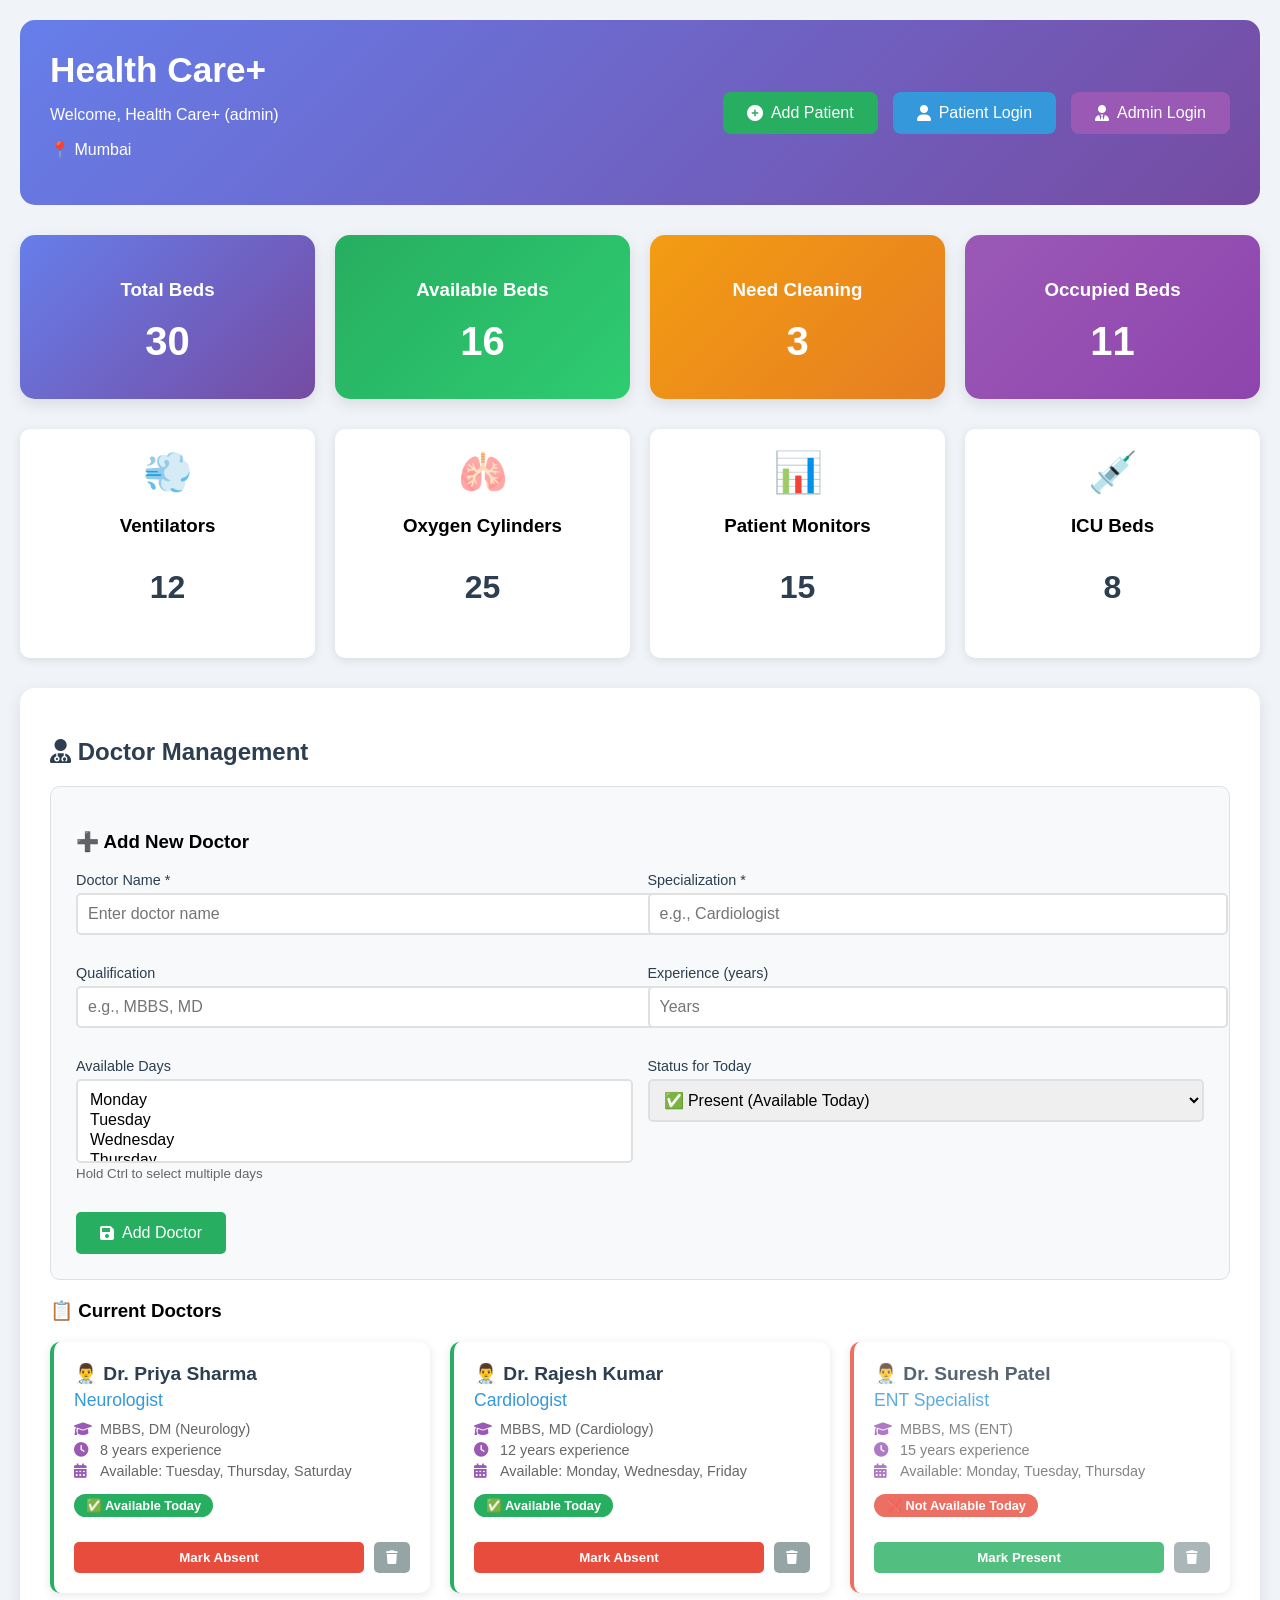
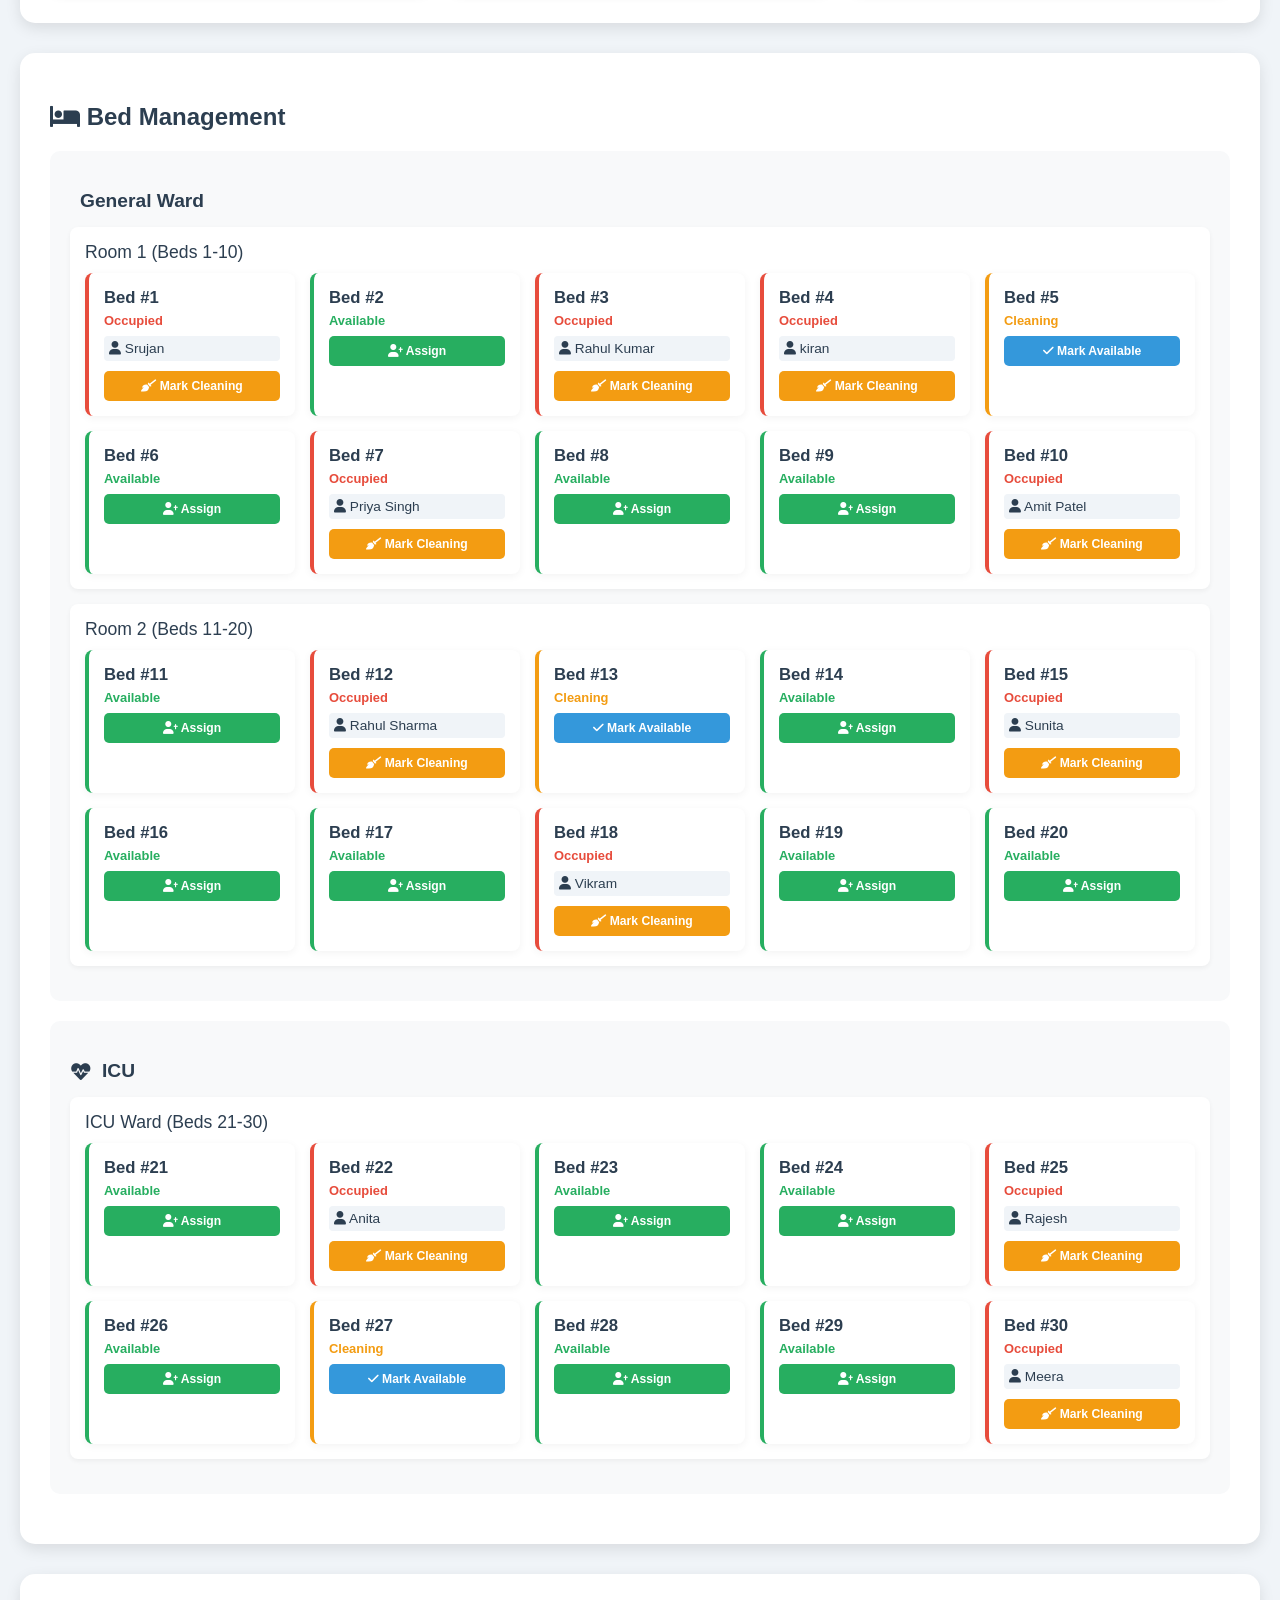
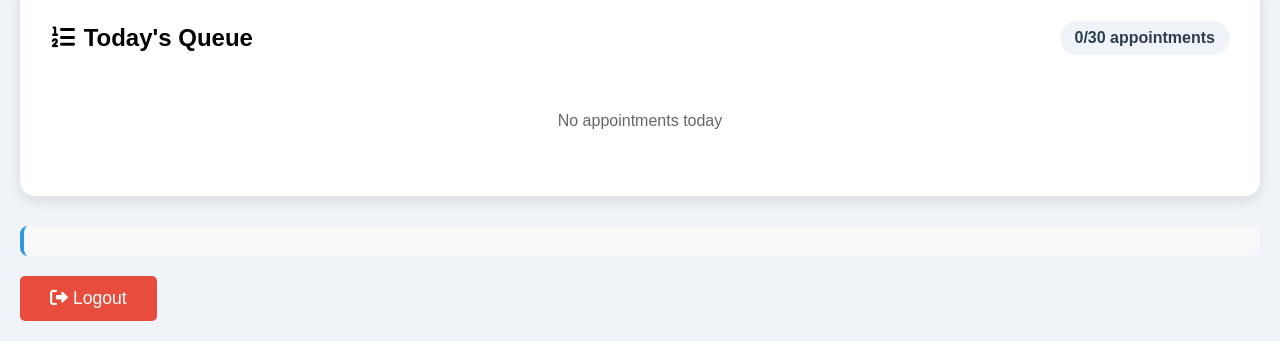
==== commit 44fb20aa: "Add files via upload" ====
--- a/smart-hospital/management-dashboard.html
+++ b/smart-hospital/management-dashboard.html
@@ -349,124 +349,198 @@
       color: #3498db;
     }
     
-    /* Patient Details Modal */
-    .modal {
-      display: none;
-      position: fixed;
-      top: 0;
-      left: 0;
-      width: 100%;
-      height: 100%;
-      background: rgba(0,0,0,0.5);
-      z-index: 1000;
-      justify-content: center;
-      align-items: center;
-    }
-    
-    .modal-content {
+    /* Doctor Management Styles */
+    .doctor-management-section {
       background: white;
-      border-radius: 20px;
       padding: 30px;
-      width: 90%;
-      max-width: 500px;
-      max-height: 80vh;
-      overflow-y: auto;
-      animation: slideDown 0.3s ease;
-    }
-    
-    @keyframes slideDown {
-      from {
-        transform: translateY(-50px);
-        opacity: 0;
-      }
-      to {
-        transform: translateY(0);
-        opacity: 1;
-      }
-    }
-    
-    .modal-header {
-      display: flex;
-      justify-content: space-between;
-      align-items: center;
-      margin-bottom: 20px;
-    }
-    
-    .modal-header h2 {
-      color: #2c3e50;
-    }
-    
-    .close-btn {
-      font-size: 28px;
-      cursor: pointer;
-      color: #666;
-    }
-    
-    .close-btn:hover {
-      color: #e74c3c;
-    }
-    
-    .patient-info {
+      border-radius: 15px;
+      margin: 30px 0;
+      box-shadow: 0 5px 15px rgba(0,0,0,0.1);
+    }
+
+    .add-doctor-form {
       background: #f8f9fa;
-      padding: 15px;
-      border-radius: 8px;
-      margin-bottom: 20px;
-    }
-    
-    .info-row {
-      display: flex;
-      justify-content: space-between;
-      margin: 8px 0;
-    }
-    
-    .vitals-grid {
+      padding: 25px;
+      border-radius: 10px;
+      margin: 20px 0;
+      border: 1px solid #e0e0e0;
+    }
+
+    .form-row {
       display: grid;
       grid-template-columns: 1fr 1fr;
       gap: 15px;
-      margin: 20px 0;
-    }
-    
-    .vital-card {
-      background: #e8f5e9;
-      padding: 15px;
-      border-radius: 8px;
-      text-align: center;
-    }
-    
-    .vital-label {
+      margin-bottom: 15px;
+    }
+
+    .form-group {
+      margin-bottom: 15px;
+    }
+
+    .form-group label {
+      display: block;
+      margin-bottom: 5px;
+      color: #2c3e50;
+      font-weight: 500;
+    }
+
+    .form-group input,
+    .form-group select {
+      width: 100%;
+      padding: 10px;
+      border: 2px solid #e0e0e0;
+      border-radius: 5px;
+      font-size: 1em;
+    }
+
+    .form-group input:focus,
+    .form-group select:focus {
+      border-color: #9b59b6;
+      outline: none;
+    }
+
+    .save-btn {
+      background: #27ae60;
+      color: white;
+      border: none;
+      padding: 12px 24px;
+      border-radius: 5px;
+      cursor: pointer;
+      font-size: 1em;
+      display: inline-flex;
+      align-items: center;
+      gap: 8px;
+      transition: all 0.3s;
+    }
+
+    .save-btn:hover {
+      background: #219a52;
+      transform: translateY(-2px);
+    }
+
+    .doctors-grid {
+      display: grid;
+      grid-template-columns: repeat(auto-fill, minmax(300px, 1fr));
+      gap: 20px;
+      margin-top: 20px;
+    }
+
+    .doctor-card {
+      background: white;
+      padding: 20px;
+      border-radius: 10px;
+      box-shadow: 0 2px 10px rgba(0,0,0,0.1);
+      border-left: 4px solid;
+      transition: transform 0.2s;
+    }
+
+    .doctor-card:hover {
+      transform: translateY(-3px);
+      box-shadow: 0 5px 15px rgba(0,0,0,0.15);
+    }
+
+    .doctor-card.present {
+      border-left-color: #27ae60;
+    }
+
+    .doctor-card.absent {
+      border-left-color: #e74c3c;
+      opacity: 0.8;
+    }
+
+    .doctor-name {
+      font-size: 1.2em;
+      font-weight: bold;
+      color: #2c3e50;
+      margin-bottom: 5px;
+    }
+
+    .doctor-specialization {
+      color: #3498db;
+      font-weight: 500;
+      margin-bottom: 10px;
+      font-size: 1.1em;
+    }
+
+    .doctor-details {
       color: #666;
       font-size: 0.9em;
-      margin-bottom: 5px;
-    }
-    
-    .vital-value {
-      font-size: 1.5em;
+      margin: 5px 0;
+      display: flex;
+      align-items: center;
+      gap: 8px;
+    }
+
+    .doctor-details i {
+      width: 18px;
+      color: #9b59b6;
+    }
+
+    .doctor-status-badge {
+      display: inline-block;
+      padding: 4px 12px;
+      border-radius: 20px;
+      font-size: 0.8em;
       font-weight: bold;
-      color: #2c3e50;
-    }
-    
-    .documents-list {
-      margin: 20px 0;
-    }
-    
-    .document-item {
-      background: #f8f9fa;
-      padding: 12px;
-      margin: 8px 0;
+      margin: 10px 0;
+    }
+
+    .status-present {
+      background: #27ae60;
+      color: white;
+    }
+
+    .status-absent {
+      background: #e74c3c;
+      color: white;
+    }
+
+    .doctor-actions {
+      display: flex;
+      gap: 10px;
+      margin-top: 15px;
+    }
+
+    .toggle-status-btn {
+      flex: 1;
+      padding: 8px;
+      border: none;
       border-radius: 5px;
-      display: flex;
-      justify-content: space-between;
-      align-items: center;
-      border-left: 4px solid #3498db;
-    }
-    
-    .view-doc-btn {
-      background: #3498db;
+      cursor: pointer;
+      font-weight: 600;
+      transition: all 0.3s;
+    }
+
+    .toggle-present {
+      background: #27ae60;
+      color: white;
+    }
+
+    .toggle-present:hover {
+      background: #219a52;
+    }
+
+    .toggle-absent {
+      background: #e74c3c;
+      color: white;
+    }
+
+    .toggle-absent:hover {
+      background: #c0392b;
+    }
+
+    .delete-btn {
+      background: #95a5a6;
       color: white;
       border: none;
-      padding: 5px 10px;
-      border-radius: 3px;
+      padding: 8px 12px;
+      border-radius: 5px;
       cursor: pointer;
+      transition: all 0.3s;
+    }
+
+    .delete-btn:hover {
+      background: #7f8c8d;
     }
     
     .logout-btn {
@@ -558,6 +632,66 @@
         <div class="resource-icon">💉</div>
         <h3>ICU Beds</h3>
         <p class="resource-count" id="icuBeds">8</p>
+      </div>
+    </div>
+
+    <!-- DOCTOR MANAGEMENT SECTION - ADDED HERE -->
+    <div class="doctor-management-section">
+      <h2 class="section-title"><i class="fas fa-user-md"></i> Doctor Management</h2>
+      
+      <!-- Add Doctor Form -->
+      <div class="add-doctor-form">
+        <h3>➕ Add New Doctor</h3>
+        <div class="form-row">
+          <div class="form-group">
+            <label>Doctor Name *</label>
+            <input type="text" id="doctorName" placeholder="Enter doctor name">
+          </div>
+          <div class="form-group">
+            <label>Specialization *</label>
+            <input type="text" id="doctorSpecialization" placeholder="e.g., Cardiologist">
+          </div>
+        </div>
+        <div class="form-row">
+          <div class="form-group">
+            <label>Qualification</label>
+            <input type="text" id="doctorQualification" placeholder="e.g., MBBS, MD">
+          </div>
+          <div class="form-group">
+            <label>Experience (years)</label>
+            <input type="number" id="doctorExperience" placeholder="Years">
+          </div>
+        </div>
+        <div class="form-row">
+          <div class="form-group">
+            <label>Available Days</label>
+            <select id="doctorDays" multiple size="3">
+              <option value="Monday">Monday</option>
+              <option value="Tuesday">Tuesday</option>
+              <option value="Wednesday">Wednesday</option>
+              <option value="Thursday">Thursday</option>
+              <option value="Friday">Friday</option>
+              <option value="Saturday">Saturday</option>
+            </select>
+            <small style="color: #666;">Hold Ctrl to select multiple days</small>
+          </div>
+          <div class="form-group">
+            <label>Status for Today</label>
+            <select id="doctorStatus">
+              <option value="present">✅ Present (Available Today)</option>
+              <option value="absent">❌ Absent (Not Available)</option>
+            </select>
+          </div>
+        </div>
+        <button onclick="addDoctor()" class="save-btn">
+          <i class="fas fa-save"></i> Add Doctor
+        </button>
+      </div>
+
+      <!-- Doctors List -->
+      <h3>📋 Current Doctors</h3>
+      <div id="doctorsList" class="doctors-grid">
+        <!-- Doctors will be loaded here -->
       </div>
     </div>
 
@@ -612,76 +746,6 @@
     </button>
   </div>
 
-  <!-- Patient Login Modal -->
-  <div id="patientLoginModal" class="modal">
-    <div class="modal-content" style="max-width: 400px;">
-      <div class="modal-header">
-        <h2><i class="fas fa-user"></i> Patient Login</h2>
-        <span class="close-btn" onclick="closePatientLoginModal()">&times;</span>
-      </div>
-      <p style="color: #666; margin-bottom: 20px;">Enter mobile number to view health records</p>
-      <input type="tel" id="patientMobileInput" placeholder="Enter 10-digit mobile number" style="width: 100%; padding: 12px; border: 2px solid #e0e0e0; border-radius: 5px; margin-bottom: 15px;">
-      <button onclick="searchPatient()" style="width: 100%; padding: 12px; background: #3498db; color: white; border: none; border-radius: 5px; cursor: pointer;">
-        <i class="fas fa-search"></i> View Details
-      </button>
-    </div>
-  </div>
-
-  <!-- Patient Details Modal -->
-  <div id="patientDetailsModal" class="modal">
-    <div class="modal-content">
-      <div class="modal-header">
-        <h2 id="detailsPatientName">Patient Name</h2>
-        <span class="close-btn" onclick="closePatientDetailsModal()">&times;</span>
-      </div>
-      
-      <div class="patient-info">
-        <div class="info-row"><span>📱 Mobile:</span> <span id="detailsMobile"></span></div>
-        <div class="info-row"><span>🛏️ Bed:</span> <span id="detailsBed"></span></div>
-        <div class="info-row"><span>👨‍⚕️ Doctor:</span> <span id="detailsDoctor"></span></div>
-      </div>
-
-      <h3>📊 Current Vitals</h3>
-      <div class="vitals-grid">
-        <div class="vital-card">
-          <div class="vital-label">Blood Pressure</div>
-          <div class="vital-value" id="detailsBP">-</div>
-        </div>
-        <div class="vital-card">
-          <div class="vital-label">Heart Rate</div>
-          <div class="vital-value" id="detailsHR">-</div>
-        </div>
-        <div class="vital-card">
-          <div class="vital-label">Blood Sugar</div>
-          <div class="vital-value" id="detailsSugar">-</div>
-        </div>
-        <div class="vital-card">
-          <div class="vital-label">Temperature</div>
-          <div class="vital-value" id="detailsTemp">-</div>
-        </div>
-      </div>
-
-      <h3>📄 Medical Documents</h3>
-
-<!-- Upload Button -->
-<div style="margin-bottom: 15px;">
-  <button onclick="document.getElementById('fileUpload').click()" style="background: #27ae60; color: white; border: none; padding: 10px 15px; border-radius: 5px; cursor: pointer; display: flex; align-items: center; gap: 8px;">
-    <i class="fas fa-upload"></i> Upload Document
-  </button>
-  <input type="file" id="fileUpload" style="display: none;" onchange="uploadFile(this)">
-</div>
-
-<!-- Documents List -->
-<div id="documentsList" class="documents-list">
-  <p style="color: #666; text-align: center;">No documents available</p>
-</div>
-
-      <button onclick="closePatientDetailsModal()" style="width: 100%; padding: 12px; background: #95a5a6; color: white; border: none; border-radius: 5px; margin-top: 20px;">
-        Close
-      </button>
-    </div>
-  </div>
-
   <script>
     // ====================================
     // GET HOSPITAL DATA
@@ -698,136 +762,171 @@
     document.getElementById('hospitalLocation').textContent = `📍 ${hospitalCity}`;
 
     // ====================================
-    // PATIENT DATABASE
-    // ====================================
-    const patientDatabase = {
-      '9876543210': {
-        name: 'Arun Kumar',
-        mobile: '9876543210',
-        bed: 3,
-        doctor: 'Dr. Suresh Patel',
-        vitals: {
-          bp: '128/82',
-          hr: '76 bpm',
-          sugar: '110 mg/dL',
-          temp: '98.4°F'
-        },
-        documents: [
-          { name: 'Blood Report', date: '21/02/2026', content: 'Hemoglobin: 14.2, RBC: 5.1, WBC: 7200' },
-          { name: 'X-Ray Chest', date: '20/02/2026', content: 'Lungs are clear. No abnormalities.' }
-        ]
-      },
-      '9876543211': {
-        name: 'Priya Singh',
-        mobile: '9876543211',
-        bed: 7,
-        doctor: 'Dr. Rajesh Kumar',
-        vitals: {
-          bp: '118/78',
-          hr: '72 bpm',
-          sugar: '95 mg/dL',
-          temp: '98.2°F'
-        },
-        documents: [
-          { name: 'Prescription', date: '21/02/2026', content: 'Paracetamol 500mg, Vitamin C' }
-        ]
-      },
-      '9110238739': {
-        name: 'Srujan',
-        mobile: '9110238739',
-        bed: 9,
-        doctor: 'Dr. Suresh Patel',
-        vitals: {
-          bp: '118/76',
-          hr: '72 bpm',
-          sugar: '98 mg/dL',
-          temp: '98.2°F'
-        },
-        documents: [
-          { 
-            name: 'Blood Report', 
-            date: '21/02/2026', 
-            content: 'Hemoglobin: 14.2 g/dL\nRBC: 5.1 million/μL\nWBC: 7,200/μL\nAll parameters normal.'
-          }
-        ]
+    // DOCTOR MANAGEMENT FUNCTIONS
+    // ====================================
+
+    // Load doctors from localStorage
+    function loadDoctors() {
+      const doctorsKey = `doctors_${hospitalId}`;
+      let doctors = JSON.parse(localStorage.getItem(doctorsKey)) || [];
+      
+      const doctorsList = document.getElementById('doctorsList');
+      if (!doctorsList) return;
+      
+      if (doctors.length === 0) {
+        doctorsList.innerHTML = '<p style="text-align: center; padding: 30px; color: #666;">No doctors added yet. Add your first doctor above.</p>';
+        return;
+      }
+      
+      // Sort by status (present first) and then by name
+      doctors.sort((a, b) => {
+        if (a.status === b.status) return a.name.localeCompare(b.name);
+        return a.status === 'present' ? -1 : 1;
+      });
+      
+      doctorsList.innerHTML = doctors.map(doctor => `
+        <div class="doctor-card ${doctor.status}">
+          <div class="doctor-name">👨‍⚕️ Dr. ${doctor.name}</div>
+          <div class="doctor-specialization">${doctor.specialization}</div>
+          <div class="doctor-details">
+            <i class="fas fa-graduation-cap"></i> ${doctor.qualification || 'Qualification not specified'}
+          </div>
+          <div class="doctor-details">
+            <i class="fas fa-clock"></i> ${doctor.experience || 0} years experience
+          </div>
+          <div class="doctor-details">
+            <i class="fas fa-calendar-alt"></i> Available: ${doctor.days ? doctor.days.join(', ') : 'Mon-Fri'}
+          </div>
+          <div class="doctor-status-badge ${doctor.status === 'present' ? 'status-present' : 'status-absent'}">
+            ${doctor.status === 'present' ? '✅ Available Today' : '❌ Not Available Today'}
+          </div>
+          <div class="doctor-actions">
+            <button class="toggle-status-btn ${doctor.status === 'present' ? 'toggle-absent' : 'toggle-present'}" 
+                    onclick="toggleDoctorStatus('${doctor.id}')">
+              ${doctor.status === 'present' ? 'Mark Absent' : 'Mark Present'}
+            </button>
+            <button class="delete-btn" onclick="deleteDoctor('${doctor.id}')">
+              <i class="fas fa-trash"></i>
+            </button>
+          </div>
+        </div>
+      `).join('');
+    }
+
+    // Add new doctor
+    window.addDoctor = function() {
+      const name = document.getElementById('doctorName').value.trim();
+      const specialization = document.getElementById('doctorSpecialization').value.trim();
+      
+      if (!name || !specialization) {
+        alert('Please enter doctor name and specialization');
+        return;
+      }
+      
+      const doctorId = 'doc_' + Date.now() + '_' + Math.random().toString(36).substr(2, 5);
+      
+      const newDoctor = {
+        id: doctorId,
+        name: name,
+        specialization: specialization,
+        qualification: document.getElementById('doctorQualification').value || 'Not specified',
+        experience: document.getElementById('doctorExperience').value || '0',
+        days: Array.from(document.getElementById('doctorDays').selectedOptions).map(opt => opt.value),
+        status: document.getElementById('doctorStatus').value,
+        hospitalId: hospitalId,
+        hospitalName: hospitalName,
+        addedDate: new Date().toISOString()
+      };
+      
+      console.log("Adding doctor:", newDoctor);
+      
+      const doctorsKey = `doctors_${hospitalId}`;
+      let doctors = JSON.parse(localStorage.getItem(doctorsKey)) || [];
+      doctors.push(newDoctor);
+      localStorage.setItem(doctorsKey, JSON.stringify(doctors));
+      
+      // Clear form
+      document.getElementById('doctorName').value = '';
+      document.getElementById('doctorSpecialization').value = '';
+      document.getElementById('doctorQualification').value = '';
+      document.getElementById('doctorExperience').value = '';
+      document.getElementById('doctorDays').selectedIndex = -1;
+      
+      loadDoctors();
+      alert('✅ Doctor added successfully!');
+    };
+
+    // Toggle doctor status (Present/Absent)
+    window.toggleDoctorStatus = function(doctorId) {
+      const doctorsKey = `doctors_${hospitalId}`;
+      let doctors = JSON.parse(localStorage.getItem(doctorsKey)) || [];
+      
+      const index = doctors.findIndex(d => d.id === doctorId);
+      if (index !== -1) {
+        doctors[index].status = doctors[index].status === 'present' ? 'absent' : 'present';
+        localStorage.setItem(doctorsKey, JSON.stringify(doctors));
+        loadDoctors();
       }
     };
 
-    // ====================================
-    // PATIENT LOGIN MODAL FUNCTIONS
-    // ====================================
-    window.openPatientLoginModal = function() {
-      document.getElementById('patientLoginModal').style.display = 'flex';
+    // Delete doctor
+    window.deleteDoctor = function(doctorId) {
+      if (confirm('Are you sure you want to delete this doctor?')) {
+        const doctorsKey = `doctors_${hospitalId}`;
+        let doctors = JSON.parse(localStorage.getItem(doctorsKey)) || [];
+        doctors = doctors.filter(d => d.id !== doctorId);
+        localStorage.setItem(doctorsKey, JSON.stringify(doctors));
+        loadDoctors();
+      }
     };
 
-    window.closePatientLoginModal = function() {
-      document.getElementById('patientLoginModal').style.display = 'none';
-      document.getElementById('patientMobileInput').value = '';
-    };
-
-    window.closePatientDetailsModal = function() {
-      document.getElementById('patientDetailsModal').style.display = 'none';
-    };
-
-    // ====================================
-    // SEARCH PATIENT FUNCTION
-    // ====================================
-    window.searchPatient = function() {
-      const mobile = document.getElementById('patientMobileInput').value.trim();
-      
-      if (!mobile || mobile.length !== 10) {
-        alert('Please enter valid 10-digit mobile number');
-        return;
+    // Initialize sample doctors if none exist
+    function initSampleDoctors() {
+      const doctorsKey = `doctors_${hospitalId}`;
+      let doctors = JSON.parse(localStorage.getItem(doctorsKey)) || [];
+      
+      if (doctors.length === 0) {
+        // Add sample doctors
+        const sampleDoctors = [
+          {
+            id: 'doc_sample_1',
+            name: 'Rajesh Kumar',
+            specialization: 'Cardiologist',
+            qualification: 'MBBS, MD (Cardiology)',
+            experience: '12',
+            days: ['Monday', 'Wednesday', 'Friday'],
+            status: 'present',
+            hospitalId: hospitalId,
+            hospitalName: hospitalName
+          },
+          {
+            id: 'doc_sample_2',
+            name: 'Priya Sharma',
+            specialization: 'Neurologist',
+            qualification: 'MBBS, DM (Neurology)',
+            experience: '8',
+            days: ['Tuesday', 'Thursday', 'Saturday'],
+            status: 'present',
+            hospitalId: hospitalId,
+            hospitalName: hospitalName
+          },
+          {
+            id: 'doc_sample_3',
+            name: 'Suresh Patel',
+            specialization: 'ENT Specialist',
+            qualification: 'MBBS, MS (ENT)',
+            experience: '15',
+            days: ['Monday', 'Tuesday', 'Thursday'],
+            status: 'absent',
+            hospitalId: hospitalId,
+            hospitalName: hospitalName
+          }
+        ];
+        
+        localStorage.setItem(doctorsKey, JSON.stringify(sampleDoctors));
+        console.log("✅ Sample doctors added for", hospitalName);
       }
-      
-      const patient = patientDatabase[mobile];
-      
-      if (!patient) {
-        alert('No patient found with this mobile number');
-        return;
-      }
-      
-      // Display patient details
-      document.getElementById('detailsPatientName').textContent = patient.name;
-      document.getElementById('detailsMobile').textContent = patient.mobile;
-      document.getElementById('detailsBed').textContent = patient.bed;
-      document.getElementById('detailsDoctor').textContent = patient.doctor;
-      
-      // Display vitals
-      document.getElementById('detailsBP').textContent = patient.vitals.bp;
-      document.getElementById('detailsHR').textContent = patient.vitals.hr;
-      document.getElementById('detailsSugar').textContent = patient.vitals.sugar;
-      document.getElementById('detailsTemp').textContent = patient.vitals.temp;
-      
-      // Display documents
-      const docsList = document.getElementById('documentsList');
-      if (patient.documents && patient.documents.length > 0) {
-        docsList.innerHTML = patient.documents.map(doc => `
-          <div class="document-item">
-            <div>
-              <strong>${doc.name}</strong><br>
-              <small>${doc.date}</small>
-            </div>
-            <button class="view-doc-btn" onclick="viewDocument('${doc.name}', \`${doc.content}\`)">
-              <i class="fas fa-eye"></i> View
-            </button>
-          </div>
-        `).join('');
-      } else {
-        docsList.innerHTML = '<p style="color: #666; text-align: center;">No documents available</p>';
-      }
-      
-      // Close login modal and open details modal
-      closePatientLoginModal();
-      document.getElementById('patientDetailsModal').style.display = 'flex';
-    };
-
-    // ====================================
-    // VIEW DOCUMENT FUNCTION
-    // ====================================
-    window.viewDocument = function(docName, content) {
-      alert(`📄 ${docName}\n\n${content}`);
-    };
+    }
 
     // ====================================
     // BED MANAGEMENT FUNCTIONS
@@ -849,6 +948,7 @@
           else if (i === 5) { status = 'cleaning'; }
           else if (i === 7) { status = 'occupied'; patient = 'Priya Singh'; }
           else if (i === 10) { status = 'occupied'; patient = 'Amit Patel'; }
+          else if (i === 12) { status = 'occupied'; patient = 'Rahul Sharma'; }
           else if (i === 15) { status = 'occupied'; patient = 'Sunita'; }
           else if (i === 18) { status = 'occupied'; patient = 'Vikram'; }
           else if (i === 22) { status = 'occupied'; patient = 'Anita'; }
@@ -1004,6 +1104,17 @@
     }
 
     // ====================================
+    // PATIENT LOGIN MODAL FUNCTIONS
+    // ====================================
+    window.openPatientLoginModal = function() {
+      document.getElementById('patientLoginModal').style.display = 'flex';
+    };
+
+    window.closePatientLoginModal = function() {
+      document.getElementById('patientLoginModal').style.display = 'none';
+    };
+
+    // ====================================
     // LOGOUT
     // ====================================
     window.logout = function() {
@@ -1011,52 +1122,10 @@
     };
 
     // Initialize
+    initSampleDoctors();
+    loadDoctors();
     loadBeds();
     loadTodaysQueue();
-    // ====================================
-// UPLOAD FILE FUNCTION
-// ====================================
-window.uploadFile = function(input) {
-  const file = input.files[0];
-  if (!file) return;
-  
-  const reader = new FileReader();
-  reader.onload = function(e) {
-    const fileName = file.name;
-    const fileSize = (file.size / 1024).toFixed(2);
-    const fileType = file.type;
-    const uploadTime = new Date().toLocaleString();
-    
-    // Create document entry
-    const docEntry = `
-      <div class="document-item" style="background: #f8f9fa; padding: 12px; margin: 8px 0; border-radius: 5px; display: flex; justify-content: space-between; align-items: center; border-left: 4px solid #3498db;">
-        <div>
-          <strong>${fileName}</strong><br>
-          <small>${uploadTime} (${fileSize} KB)</small>
-        </div>
-        <button class="view-doc-btn" onclick="viewDocument('${fileName}', '${e.target.result}')" style="background: #3498db; color: white; border: none; padding: 5px 10px; border-radius: 3px; cursor: pointer;">
-          <i class="fas fa-eye"></i> View
-        </button>
-      </div>
-    `;
-    
-    
-    // Add to documents list
-    const docsList = document.getElementById('documentsList');
-    if (docsList.innerHTML.includes('No documents available')) {
-      docsList.innerHTML = docEntry;
-    } else {
-      docsList.innerHTML += docEntry;
-    }
-    
-    alert(`✅ File "${fileName}" uploaded successfully!`);
-  };
-  reader.readAsDataURL(file);
-  
-  // Clear input
-  input.value = '';
-};
-
   </script>
 </body>
 </html>
